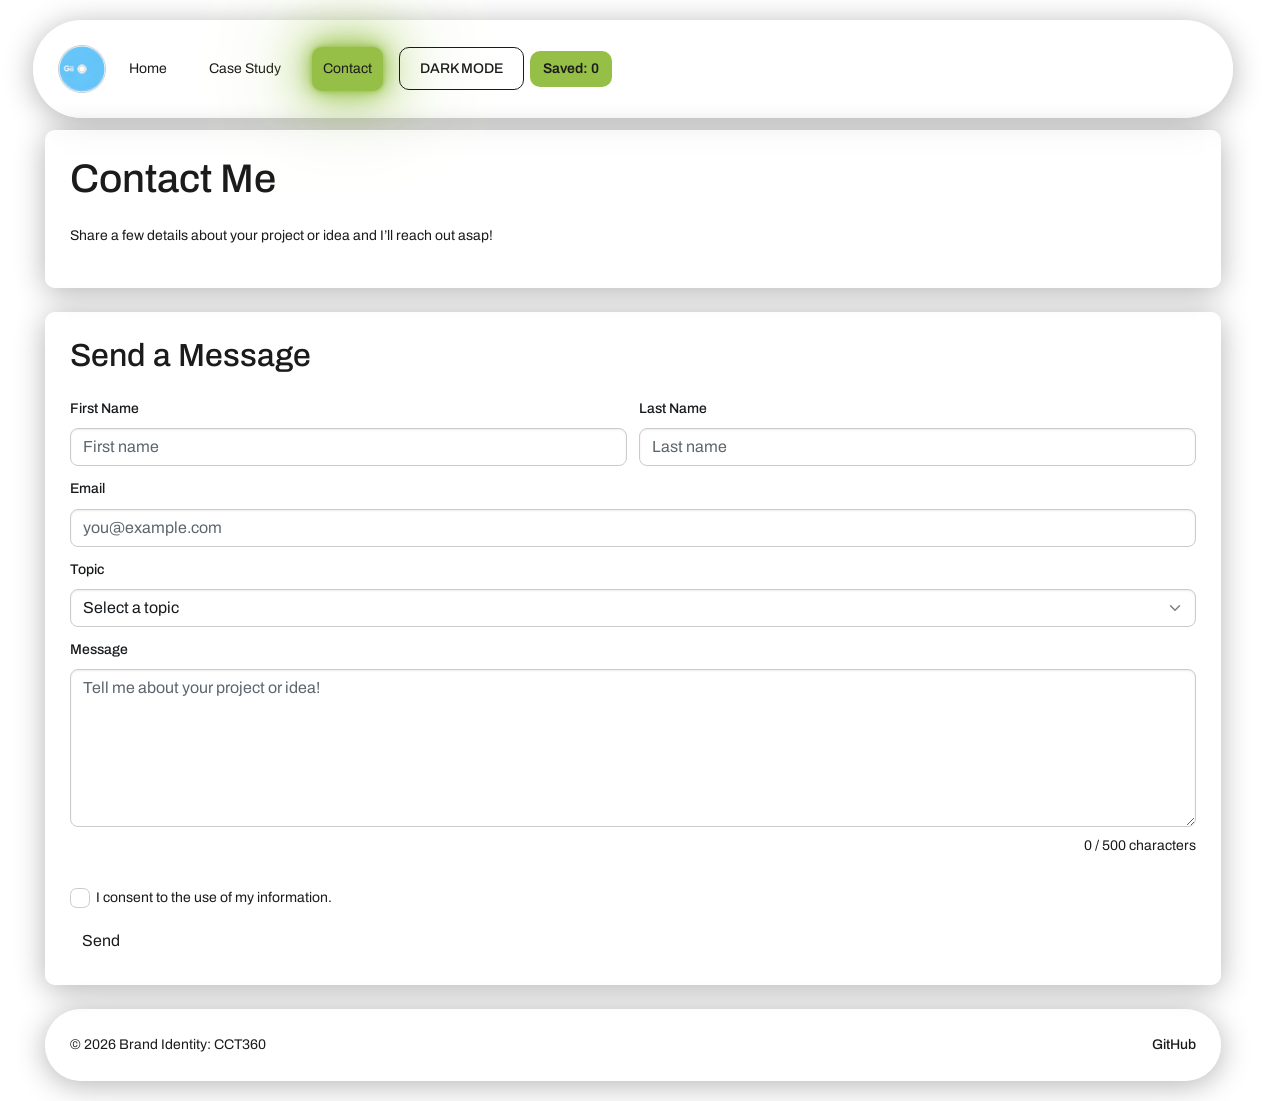
==== contact.html @ f54dae96 "Updated style.css for detail.html and implemented bootstrap for contact.html" ====
<!DOCTYPE html>
<html lang="en" data-bs-theme="light">
    <head>
        <meta charset="UTF-8">
        <meta name="viewport" content="width=device-width, initial-scale=1.0">
        <title>CCT360: Contact</title>
        <link rel="stylesheet" href="css/bootstrap.min.css">
        <link rel="stylesheet" href="css/style.css">
        <link rel="preconnect" href="https://fonts.googleapis.com">
        <link rel="preconnect" href="https://fonts.gstatic.com" crossorigin>
        <link href="https://fonts.googleapis.com/css2?family=Archivo:wght@400;500;600;700;800&display=swap" rel="stylesheet">
        <script type="module" src="js/bootstrap.bundle.min.js"></script>
    </head>
    <body>
        <header>
            <nav class="navbar md:navbar-expand">
                <div class="container navigation">
                    <a href="index.html">
                        <img src="images/icon.png" alt="Logo" class="logo">
                    </a>

                    <button class="navbar-toggler" type="button" data-bs-toggle="drawer" data-bs-target="#mobile-menu">
                        Menu
                    </button>

                    <dialog class="drawer drawer-end" id="mobile-menu">
                        <div class="drawer-header">
                            <h2 class="drawer-title">Navigation</h2>
                            <button class="btn-outline theme-primary" type="button" data-bs-dismiss="drawer">Close</button>
                        </div>

                        <div class="drawer-body">
                            <div class="navbar-nav nav-links">
                                <a class="nav-link" href="index.html">Home</a>
                                <a class="nav-link" href="detail.html">Case Study</a>
                                <a class="nav-link active" href="contact.html" aria-current="page">Contact</a>
                            </div>

                            <div class="d-flex align-items-center gap-2">
                                <button class="btn-outline theme-primary" type="button">Dark mode</button>
                                <span class="badge saved-counter">Saved: 0</span>
                            </div>
                        </div>
                    </dialog>
                </div>
            </nav>
        </header>

        <main class="container py-4">
            <section class="card">
                <h1>Contact Me</h1>
                <p class="lead">Share a few details about your project or idea and I’ll reach out asap!</p>
            </section>

            <section class="card">
                <h2>Send a Message</h2>

                <form id="contact-form" data-bs-validate>
                    <div class="row g-4">
                        <div class="col-12 md:col-6">
                            <div class="form-field">
                                <label for="first-name" class="form-label">First Name</label>
                                <input type="text" class="form-control" id="first-name" placeholder="First name" required>
                            </div>
                        </div>

                        <div class="col-12 md:col-6">
                            <div class="form-field">
                                <label for="last-name" class="form-label">Last Name</label>
                                <input type="text" class="form-control" id="last-name" placeholder="Last name" required>
                            </div>
                        </div>

                        <div class="col-12">
                            <div class="form-field">
                                <label for="email" class="form-label">Email</label>
                                <input type="email" class="form-control" id="email" placeholder="you@example.com" required>
                            </div>
                        </div>

                        <div class="col-12">
                            <div class="form-field">
                                <label for="topic" class="form-label">Topic</label>
                                <select class="form-control" id="topic" required>
                                    <option value="">Select a topic</option>
                                    <option value="freelance">Freelance Project</option>
                                    <option value="collaboration">Collaboration</option>
                                    <option value="general">General Question</option>
                                    <option value="other">Other</option>
                                </select>
                            </div>
                        </div>

                        <div class="col-12">
                            <div class="form-field">
                                <label for="message" class="form-label">Message</label>
                                <textarea class="form-control" id="message" rows="6" maxlength="500" placeholder="Tell me about your project or idea!" required></textarea>
                                <p class="text-end" id="character-count">0 / 500 characters</p>
                            </div>
                        </div>

                        <div class="col-12">
                            <div class="form-field">
                                <div class="d-flex align-items-center gap-2">
                                    <input type="checkbox" class="check" id="consent" required>
                                    <label for="consent">I consent to the use of my information.</label>
                                </div>
                            </div>
                        </div>

                        <div class="col-12">
                            <button class="btn-outline" type="submit">Send</button>
                        </div>
                    </div>
                </form>
            </section>
        </main>

        <footer class="container mt-4">
            <div class="site-footer">
                <p class="footer-text">© 2026 Brand Identity: CCT360</p>
                <a href="https://github.com/gianno36">GitHub</a>
            </div>
        </footer>
    </body>
</html>
---- css/style.css ----
:root {
  --color-one: #ffffff;
  --color-two: #64943e;
  --color-four: #1b1b1b;
  --color-five: #95bf47;
  --color-text: var(--color-four);

  --fs-h1: 48px;
  --fs-h3: 24px;
  --fs-lead: 18px;
  --fs-body: 14px;
  --line-height: 1.6;

  --gap: 24px;
  --border-radius: 10px;
  --blur: 10px;
}

body {
  display: flex;
  flex-direction: column;
  min-height: 100vh;
  color: var(--color-text);
  font-family: "Archivo", sans-serif;
  font-size: var(--fs-body);
  line-height: var(--line-height);
  background-color: var(--color-one);
}

main {
  flex: 1;
  display: flex;
  flex-direction: column;
  gap: var(--gap);
}

.navigation,
.primary-spotlight,
.sidebar,
.card,
.site-footer,
.detail-hero,
.main-content {
  padding: 24px;
  background: rgba(255, 255, 255, 0.5);
  box-shadow: 0 4px 30px rgba(0, 0, 0, 0.3);
  backdrop-filter: blur(var(--blur));
  -webkit-backdrop-filter: blur(var(--blur));
  border: 1px solid rgba(255, 255, 255, 0.3);
  border-radius: var(--border-radius);
  line-height: var(--line-height);
}

.navbar {
  padding: 0 var(--gap);
}

.navigation {
  gap: 12px;
  margin-top: 20px;
  border-radius: 50px;
}

.brand {
  font-size: var(--fs-h3);
  font-weight: 800;
  color: var(--color-text);
  text-decoration: none;
}

.logo {
  display: block;
  max-height: 48px;
  width: auto;
}

.logo:hover {
  animation: Spin 1.5s ease-in-out;
}

@keyframes Spin {

  from {
    transform: rotate(0deg);
  }

  to {
    transform: rotate(720deg);
  }

}

.nav-links {
  gap: 20px;
}

.nav-links a {
  color: var(--color-text);
  text-decoration: none;
  font-size: var(--fs-body);
  padding: 10px;
  border-radius: var(--border-radius);
  transition: 0.3s ease;
}

.nav-links a:hover,
.nav-links a:focus-visible {
  color: var(--color-four);
  background: var(--color-five);
  box-shadow: 0 0 5px var(--color-five), 0 0 20px var(--color-five), 0 0 50px var(--color-five),
    0 0 100px var(--color-five);
}

.nav-links a.active {
  color: var(--color-four);
  background: var(--color-five);
  box-shadow: 0 0 5px var(--color-five), 0 0 20px var(--color-five), 0 0 50px var(--color-five),
    0 0 100px var(--color-five);
}

.primary-title {
  font-size: var(--fs-h1);
  font-weight: 800;
  margin-bottom: 16px;
}

.primary-description,
.lead-text {
  font-size: var(--fs-lead);
  margin-bottom: 12px;
}

.lead-text:last-child {
  margin-bottom: 0;
}

.secondary-title {
  font-size: var(--fs-h3);
  font-weight: 700;
  margin-bottom: 16px;
}

.sidebar p {
  margin-bottom: 20px;
}

.sidebar-status {
  display: flex;
  align-items: center;
  gap: 10px;
  font-weight: 600;
}

.sidebar-links {
  display: flex;
  flex-wrap: wrap;
  gap: 12px 20px;
  list-style: none;
  padding: 0;
}

.sidebar a,
.sidebar-links a,
.footer-links a,
.site-footer a,
.lead-text a {
  position: relative;
  display: inline-block;
  padding: 4px 0;
  color: var(--color-text);
  text-decoration: none;
  font-weight: 500;
}

.lead-text a {
  padding: 0;
  font-weight: 600;
}

.sidebar a::after,
.sidebar-links a::after,
.footer-links a::after,
.site-footer a::after,
.lead-text a::after {
  content: "";
  position: absolute;
  left: 0;
  bottom: 0;
  width: 0;
  height: 2px;
  background: var(--color-five);
  box-shadow: 0 0 5px var(--color-five), 0 0 10px var(--color-five);
  transition: width 0.3s ease;
}

.sidebar a:hover::after,
.sidebar a:focus-visible::after,
.sidebar-links a:hover::after,
.sidebar-links a:focus-visible::after,
.footer-links a:hover::after,
.footer-links a:focus-visible::after,
.site-footer a:hover::after,
.site-footer a:focus-visible::after,
.lead-text a:hover::after,
.lead-text a:focus-visible::after {
  width: 100%;
}

.theme-primary {
  --bs-theme-bg: var(--color-five);
  --bs-theme-color: var(--color-four);
  --bs-theme-border-color: var(--color-four);
}

.btn-solid.theme-primary,
.btn-outline.theme-primary {
  display: inline-block;
  box-sizing: border-box;
  vertical-align: top;
  padding: 10px 20px;
  text-transform: uppercase;
  text-decoration: none;
  border-radius: var(--border-radius);
  font-size: var(--fs-body);
  font-weight: 500;
  color: var(--color-four);
  cursor: pointer;
  border: 1px solid var(--color-four);
  transition: 0.3s ease;
}

.btn-solid.theme-primary {
  background: var(--color-five);
}

.btn-outline.theme-primary {
  background: transparent;
}

.btn-solid.theme-primary:hover,
.btn-solid.theme-primary:focus-visible,
.btn-outline.theme-primary:hover,
.btn-outline.theme-primary:focus-visible {
  color: var(--color-four);
  background: var(--color-five);
  border: 1px solid var(--color-five);
  box-shadow: 0 0 5px var(--color-five), 0 0 20px var(--color-five), 0 0 50px var(--color-five),
    0 0 100px var(--color-five);
  transform: none;
}

.primary-spotlight .btn-solid,
.detail-hero .btn-outline {
  margin-top: 20px;
}

.saved-counter {
  padding: 10px 12px;
  background: var(--color-five);
  color: var(--color-four);
  border-radius: var(--border-radius);
  font-size: var(--fs-body);
  font-weight: 600;
}

#projects label {
  font-weight: 500;
  margin-bottom: 8px;
}

#search {
  padding: 12px;
  font-size: var(--fs-body);
  color: var(--color-text);
  background: var(--color-one);
  border: 1px solid var(--color-four);
  border-radius: var(--border-radius);
  transition: 0.3s ease;
}

#search:focus {
  border-color: var(--color-five);
  box-shadow: 0 0 5px var(--color-five), 0 0 20px var(--color-five);
}

.card {
  display: flex;
  flex-direction: column;
  gap: 16px;
  color: var(--color-text);
  min-width: 0;
}

.card h3 {
  font-size: var(--fs-h3);
  font-weight: 700;
  margin: 0;
}

.card ul {
  display: flex;
  flex-wrap: wrap;
  gap: 8px;
  list-style: none;
  padding: 0;
  margin: 0;
}

.card li {
  padding: 6px 12px;
  font-size: var(--fs-body);
  border: 1px solid var(--color-four);
  border-radius: var(--border-radius);
  transition: 0.3s ease;
}

.card li:hover {
  background: var(--color-five);
  border-color: var(--color-five);
  box-shadow: 0 0 5px var(--color-five), 0 0 20px var(--color-five);
}

/* Detail Page */

.detail-hero {
  display: flex;
  flex-direction: column;
  gap: 8px;
}

.main-content {
  display: flex;
  flex-direction: column;
  gap: 16px;
  min-width: 0;
}

.main-content h2 {
  font-size: var(--fs-h3);
  font-weight: 700;
  line-height: 1.2;
  margin-bottom: 0;
}

.main-content p {
  margin-bottom: 0;
}

.project-image {
  display: block;
  width: 100%;
  max-width: 100%;
  height: 500px;
  border-radius: var(--border-radius);
}

.detail-list {
  display: flex;
  flex-direction: column;
  gap: 12px;
  list-style: none;
  padding: 0;
  margin-bottom: var(--gap);
}

.detail-list li {
  font-size: var(--fs-body);
}

.detail-list strong {
  font-weight: 600;
}

.highlights-grid {
  display: grid;
  grid-template-columns: repeat(2, minmax(0, 1fr));
  gap: 12px;
}

.highlight-card {
  padding: 12px 8px;
  border: 1px solid var(--color-four);
  border-radius: var(--border-radius);
  text-align: center;
}


.highlight-card p {
  font-size: var(--fs-body);
  margin-bottom: 0;
}

.accordion {
  display: flex;
  flex-direction: column;
  gap: 12px;
}

.accordion-item {
  background: transparent;
  color: var(--color-text);
  border: 1px solid var(--color-four);
  border-radius: var(--border-radius);
}

.accordion-header {
  padding: 16px;
  color: var(--color-text);
  background: transparent;
  border-radius: var(--border-radius);
  font-size: var(--fs-lead);
  font-weight: 600;
  cursor: pointer;
  transition: 0.3s ease;
}


.accordion-body {
  padding: 16px;
  color: var(--color-text);
}

.accordion-body p {
  margin: 0;
}

/* Footer */

.site-footer {
  display: flex;
  justify-content: space-between;
  align-items: center;
  flex-wrap: wrap;
  gap: 12px 24px;
  padding: 20px 24px;
  margin-bottom: 20px;
  border-radius: 50px;
}

.footer-text {
  margin: 0;
}

.footer-links {
  display: flex;
  flex-wrap: wrap;
  gap: 20px;
  list-style: none;
  padding: 0;
  margin: 0;
}

@media (min-width: 768px) {
  .detail-sidebar {
    position: sticky;
    top: var(--gap);
  }
}

@media (max-width: 767px) {
  .navbar {
    padding: 0 12px;
  }

  .navigation {
    padding: 16px;
    border-radius: var(--border-radius);
  }

  .primary-spotlight,
  .sidebar,
  .card,
  .detail-hero,
  .main-content {
    padding: 16px;
  }

  .nav-links {
    gap: 12px;
    margin-bottom: 16px;
  }

  .site-footer {
    border-radius: var(--border-radius);
  }
}
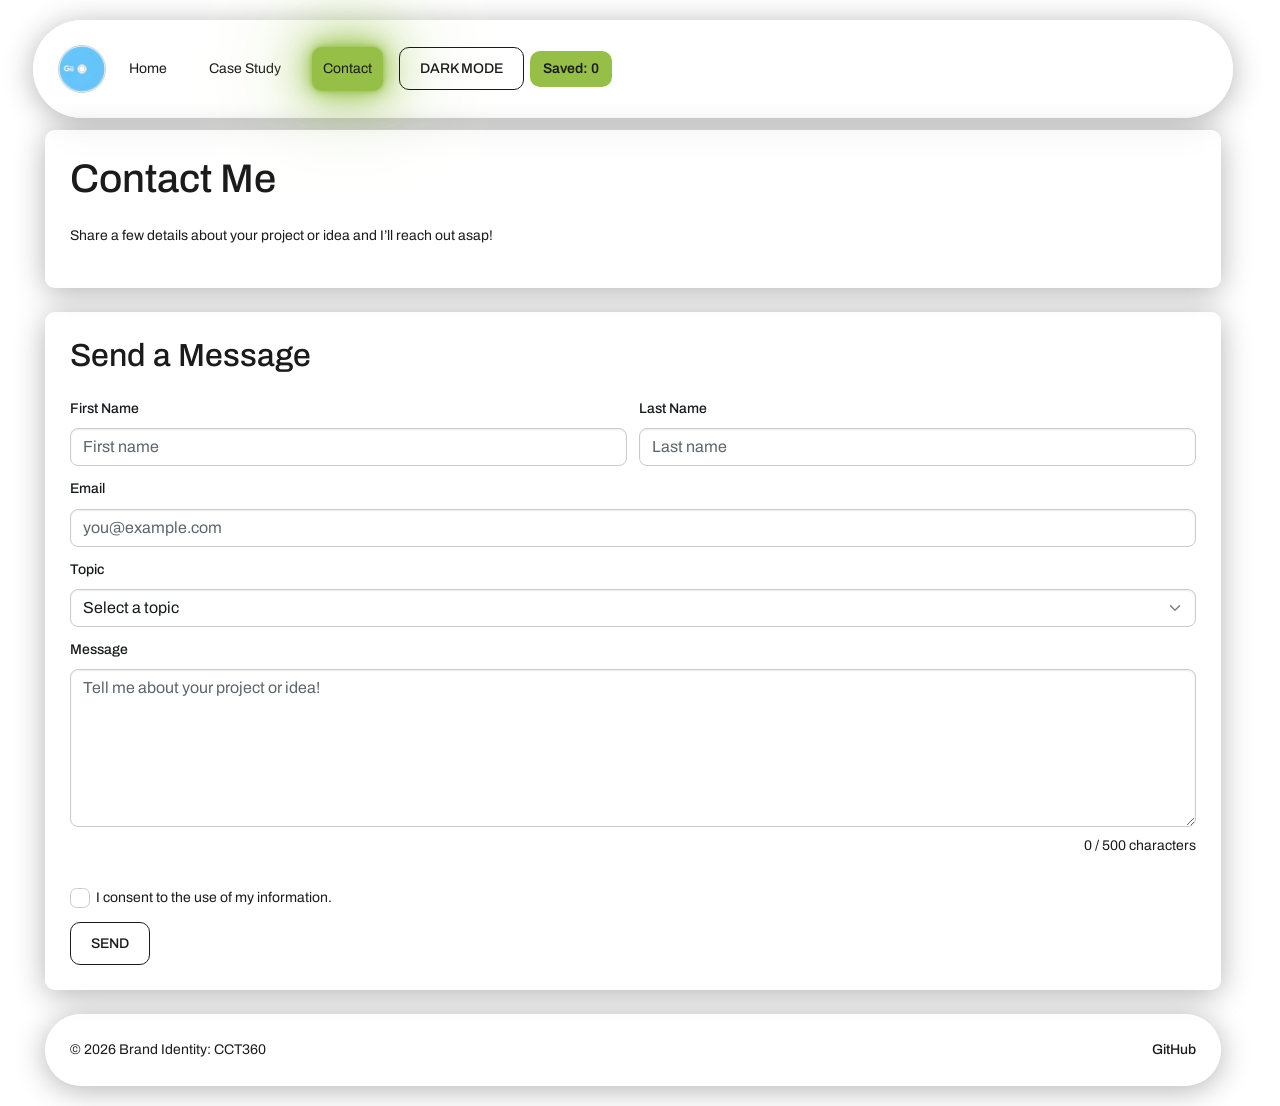
==== commit d672ea1a: "updated style.css for contact.html" ====
--- a/contact.html
+++ b/contact.html
@@ -110,7 +110,7 @@
                         </div>
 
                         <div class="col-12">
-                            <button class="btn-outline" type="submit">Send</button>
+                            <button class="btn-outline theme-primary" type="submit">Send</button>
                         </div>
                     </div>
                 </form>
--- a/css/style.css
+++ b/css/style.css
@@ -41,7 +41,9 @@
 .card,
 .site-footer,
 .detail-hero,
-.main-content {
+.main-content,
+.contact-hero,
+.contact-content {
   padding: 24px;
   background: rgba(255, 255, 255, 0.5);
   box-shadow: 0 4px 30px rgba(0, 0, 0, 0.3);
@@ -101,7 +103,7 @@
   font-size: var(--fs-body);
   padding: 10px;
   border-radius: var(--border-radius);
-  transition: 0.3s ease;
+  transition: color 0.3s ease, background 0.3s ease, box-shadow 0.3s ease;
 }
 
 .nav-links a:hover,
@@ -228,6 +230,7 @@
   cursor: pointer;
   border: 1px solid var(--color-four);
   transition: 0.3s ease;
+  user-select: none;
 }
 
 .btn-solid.theme-primary {
@@ -351,7 +354,7 @@
   display: block;
   width: 100%;
   max-width: 100%;
-  height: 500px;
+  height: auto;
   border-radius: var(--border-radius);
 }
 
@@ -385,7 +388,6 @@
   text-align: center;
 }
 
-
 .highlight-card p {
   font-size: var(--fs-body);
   margin-bottom: 0;
@@ -415,7 +417,6 @@
   transition: 0.3s ease;
 }
 
-
 .accordion-body {
   padding: 16px;
   color: var(--color-text);
@@ -423,6 +424,81 @@
 
 .accordion-body p {
   margin: 0;
+}
+
+/* Contact Page */
+
+.contact-hero {
+  display: flex;
+  flex-direction: column;
+  gap: 8px;
+}
+
+.contact-content {
+  display: flex;
+  flex-direction: column;
+  gap: 16px;
+}
+
+.contact-content .form-label {
+  font-size: var(--fs-body);
+  font-weight: 600;
+  margin-bottom: 8px;
+}
+
+.contact-content .form-control {
+  width: 100%;
+  padding: 12px;
+  color: var(--color-text);
+  background: var(--color-one);
+  border: 1px solid var(--color-four);
+  border-radius: var(--border-radius);
+  font-family: inherit;
+  font-size: var(--fs-body);
+  transition: 0.3s ease;
+}
+
+.contact-content .form-control:hover {
+  border-color: var(--color-two);
+}
+
+.contact-content .form-control:focus {
+  border-color: var(--color-five);
+  box-shadow: 0 0 5px var(--color-five), 0 0 20px var(--color-five);
+}
+
+.contact-content textarea {
+  resize: vertical;
+  min-height: 150px;
+}
+
+.character-count {
+  font-size: var(--fs-body);
+  margin-top: 8px;
+  margin-bottom: 0;
+}
+
+.consent-field {
+  font-size: var(--fs-body);
+}
+
+.consent-field input {
+  flex-shrink: 0;
+  cursor: pointer;
+  accent-color: var(--color-two);
+}
+
+.consent-field label {
+  cursor: pointer;
+}
+
+.confirmation-message {
+  padding: 16px;
+  color: var(--color-four);
+  background: var(--color-five);
+  border: 1px solid var(--color-five);
+  border-radius: var(--border-radius);
+  box-shadow: 0 0 5px var(--color-five), 0 0 20px var(--color-five);
 }
 
 /* Footer */
@@ -451,6 +527,11 @@
   margin: 0;
 }
 
+:focus-visible {
+  outline: 2px solid var(--color-two);
+  outline-offset: 4px;
+}
+
 @media (min-width: 768px) {
   .detail-sidebar {
     position: sticky;
@@ -472,7 +553,9 @@
   .sidebar,
   .card,
   .detail-hero,
-  .main-content {
+  .main-content,
+  .contact-hero,
+  .contact-content {
     padding: 16px;
   }
 
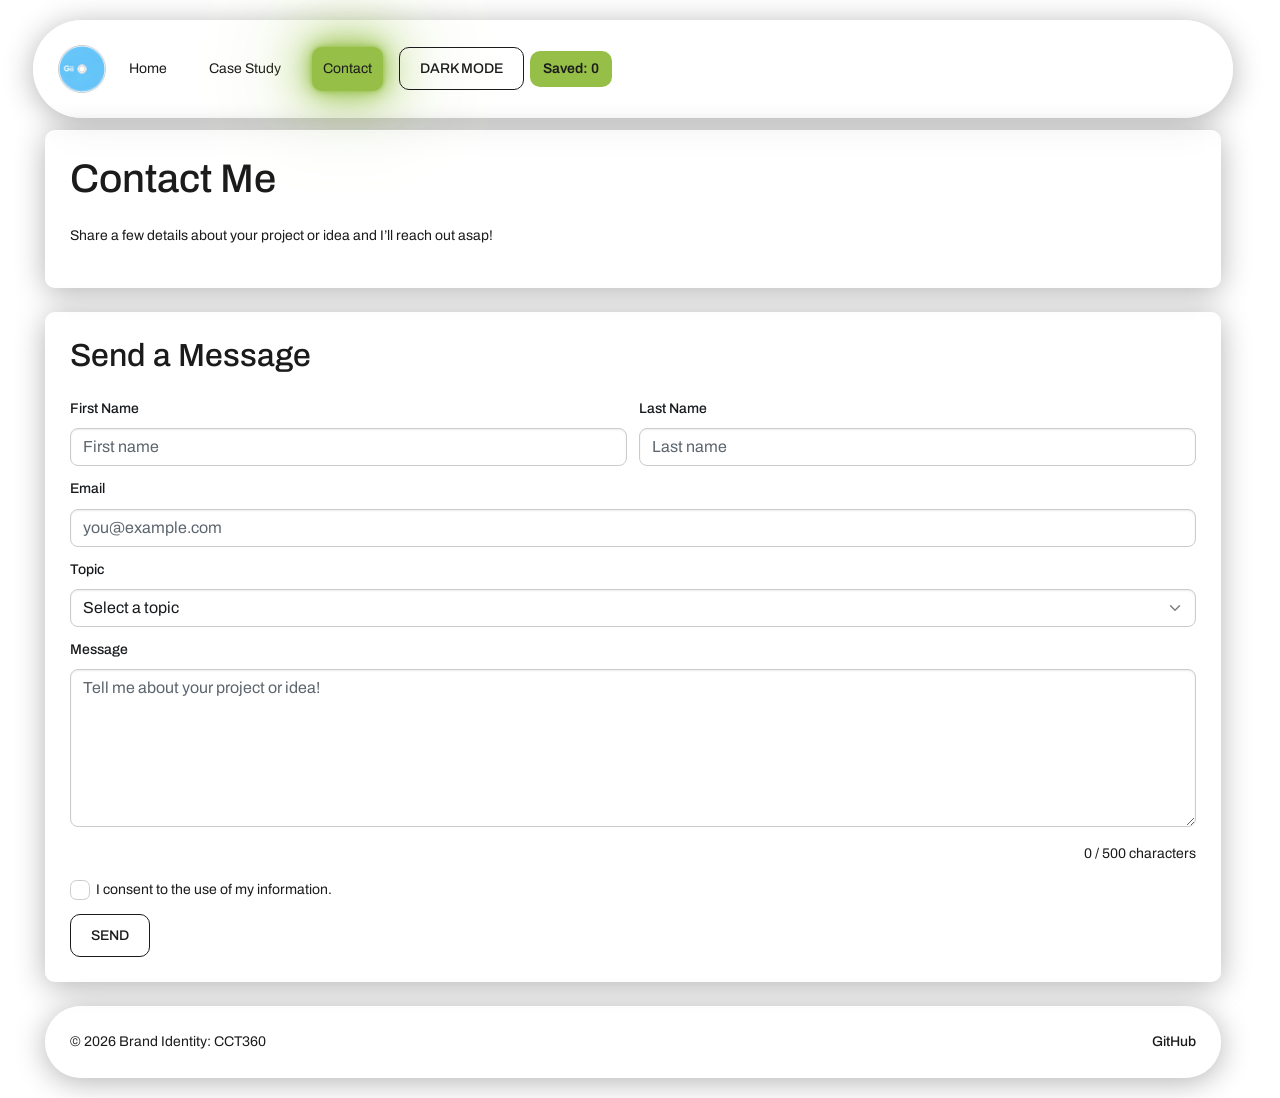
==== commit 2cbd15cd: "Updated contact.html and style.css to incoporate main.js contact form." ====
--- a/contact.html
+++ b/contact.html
@@ -11,6 +11,7 @@
         <link rel="preconnect" href="https://fonts.gstatic.com" crossorigin>
         <link href="https://fonts.googleapis.com/css2?family=Archivo:wght@400;500;600;700;800&display=swap" rel="stylesheet">
         <script type="module" src="js/bootstrap.bundle.min.js"></script>
+        <script src="js/main.js" defer></script>
     </head>
     <body>
         <header>
@@ -56,62 +57,71 @@
             <section class="card">
                 <h2>Send a Message</h2>
 
-                <form id="contact-form" data-bs-validate>
+                <form id="contact-form" novalidate>
                     <div class="row g-4">
                         <div class="col-12 md:col-6">
                             <div class="form-field">
                                 <label for="first-name" class="form-label">First Name</label>
-                                <input type="text" class="form-control" id="first-name" placeholder="First name" required>
+                                <input type="text" class="form-control" id="first-name" placeholder="First name" aria-describedby="first-name-error" required>
+                                <p class="invalid-feedback" id="first-name-error" hidden></p>
                             </div>
                         </div>
 
                         <div class="col-12 md:col-6">
                             <div class="form-field">
                                 <label for="last-name" class="form-label">Last Name</label>
-                                <input type="text" class="form-control" id="last-name" placeholder="Last name" required>
+                                <input type="text" class="form-control" id="last-name" placeholder="Last name" aria-describedby="last-name-error" required>
+                                <p class="invalid-feedback" id="last-name-error" hidden></p>
                             </div>
                         </div>
 
                         <div class="col-12">
                             <div class="form-field">
                                 <label for="email" class="form-label">Email</label>
-                                <input type="email" class="form-control" id="email" placeholder="you@example.com" required>
+                                <input type="email" class="form-control" id="email" placeholder="you@example.com" aria-describedby="email-error" required>
+                                <p class="invalid-feedback" id="email-error" hidden></p>
                             </div>
                         </div>
 
                         <div class="col-12">
                             <div class="form-field">
                                 <label for="topic" class="form-label">Topic</label>
-                                <select class="form-control" id="topic" required>
+                                <select class="form-control" id="topic" aria-describedby="topic-error" required>
                                     <option value="">Select a topic</option>
                                     <option value="freelance">Freelance Project</option>
                                     <option value="collaboration">Collaboration</option>
                                     <option value="general">General Question</option>
                                     <option value="other">Other</option>
                                 </select>
+                                <p class="invalid-feedback" id="topic-error" hidden></p>
                             </div>
                         </div>
 
                         <div class="col-12">
                             <div class="form-field">
                                 <label for="message" class="form-label">Message</label>
-                                <textarea class="form-control" id="message" rows="6" maxlength="500" placeholder="Tell me about your project or idea!" required></textarea>
-                                <p class="text-end" id="character-count">0 / 500 characters</p>
+                                <textarea class="form-control" id="message" rows="6" maxlength="500" placeholder="Tell me about your project or idea!" aria-describedby="message-error character-count" required></textarea>
+                                <p class="invalid-feedback" id="message-error" hidden></p>
+                                <p class="text-end character-count" id="character-count">0 / 500 characters</p>
                             </div>
                         </div>
 
                         <div class="col-12">
                             <div class="form-field">
-                                <div class="d-flex align-items-center gap-2">
-                                    <input type="checkbox" class="check" id="consent" required>
+                                <div class="d-flex align-items-center gap-2 consent-field">
+                                    <input type="checkbox" class="check" id="consent" aria-describedby="consent-error" required>
                                     <label for="consent">I consent to the use of my information.</label>
                                 </div>
+                                <p class="invalid-feedback" id="consent-error" hidden></p>
                             </div>
                         </div>
 
                         <div class="col-12">
                             <button class="btn-outline theme-primary" type="submit">Send</button>
                         </div>
+                    </div>
+
+                    <div class="confirmation-message mt-4" id="confirmation-message" tabindex="-1" hidden>
                     </div>
                 </form>
             </section>
--- a/css/style.css
+++ b/css/style.css
@@ -501,6 +501,31 @@
   box-shadow: 0 0 5px var(--color-five), 0 0 20px var(--color-five);
 }
 
+/* Form Validation */
+
+.contact-content .form-control.is-invalid,
+.consent-field .check.is-invalid {
+  border-color: #b42318;
+}
+
+.contact-content .form-control.is-invalid:focus {
+  border-color: #b42318;
+  box-shadow: 0 0 5px #b42318;
+}
+
+.contact-content .invalid-feedback {
+  display: block;
+  color: #b42318;
+  font-size: var(--fs-body);
+  margin-top: 6px;
+  margin-bottom: 0;
+}
+
+.contact-content .invalid-feedback[hidden],
+.confirmation-message[hidden] {
+  display: none;
+}
+
 /* Footer */
 
 .site-footer {
